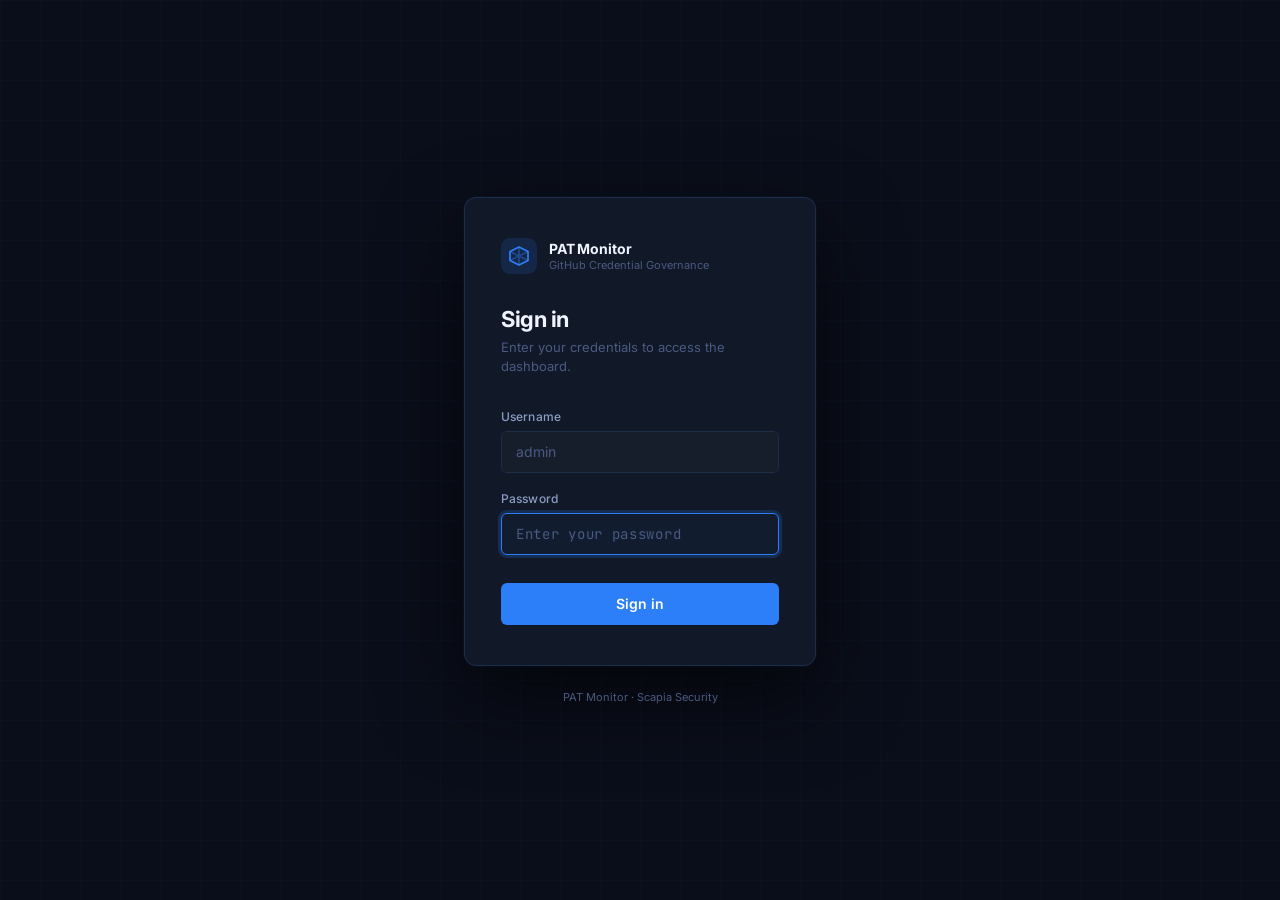
==== internal/web/static/login.html @ 3312aef3 "feat: MySQL migration, session auth, caching, Slack alerts, AWS deployment Core changes: - Migrated " ====
<!DOCTYPE html>
<html lang="en">
<head>
  <meta charset="UTF-8">
  <meta name="viewport" content="width=device-width, initial-scale=1.0">
  <title>Sign in — PAT Monitor</title>
  <link rel="preconnect" href="https://fonts.googleapis.com">
  <link rel="preconnect" href="https://fonts.gstatic.com" crossorigin>
  <link href="https://fonts.googleapis.com/css2?family=Inter:wght@400;500;600;700&family=JetBrains+Mono:wght@400;500&display=swap" rel="stylesheet">
  <style>
    :root {
      --bg:          #0A0E1A;
      --bg-card:     #111827;
      --bg-elevated: #162030;
      --border:      #1E2D4A;
      --border-light:#243558;
      --text:        #F0F4FF;
      --text-secondary: #8B9DC3;
      --text-muted:  #4A5A80;
      --accent:      #2D7FF9;
      --accent-hover:#4D9BFF;
      --accent-glow: rgba(45, 127, 249, 0.2);
      --danger:      #FF4560;
      --danger-bg:   rgba(255, 69, 96, 0.1);
      --radius:      6px;
    }

    * { box-sizing: border-box; margin: 0; padding: 0; }
    html, body { height: 100%; }

    body {
      font-family: 'Inter', -apple-system, BlinkMacSystemFont, sans-serif;
      background: var(--bg);
      color: var(--text);
      display: flex;
      align-items: center;
      justify-content: center;
      min-height: 100vh;
      -webkit-font-smoothing: antialiased;
    }

    /* Subtle grid background */
    body::before {
      content: '';
      position: fixed;
      inset: 0;
      background-image:
        linear-gradient(rgba(45,127,249,0.03) 1px, transparent 1px),
        linear-gradient(90deg, rgba(45,127,249,0.03) 1px, transparent 1px);
      background-size: 40px 40px;
      pointer-events: none;
    }

    .login-wrap {
      width: 100%;
      max-width: 400px;
      padding: 24px;
      position: relative;
      z-index: 1;
    }

    .login-card {
      background: var(--bg-card);
      border: 1px solid var(--border);
      border-radius: 12px;
      padding: 40px 36px;
      box-shadow: 0 32px 80px rgba(0,0,0,0.6), 0 0 0 1px rgba(45,127,249,0.05);
    }

    .login-logo {
      display: flex;
      align-items: center;
      gap: 12px;
      margin-bottom: 32px;
    }

    .login-logo-text .app-name {
      display: block;
      font-size: 14px;
      font-weight: 700;
      color: var(--text);
      letter-spacing: -0.01em;
    }

    .login-logo-text .app-sub {
      display: block;
      font-size: 11px;
      color: var(--text-muted);
      margin-top: 1px;
    }

    h1 {
      font-size: 22px;
      font-weight: 700;
      color: var(--text);
      letter-spacing: -0.02em;
      margin-bottom: 6px;
    }

    .subtitle {
      font-size: 13px;
      color: var(--text-muted);
      margin-bottom: 32px;
      line-height: 1.5;
    }

    .field { margin-bottom: 18px; }

    label {
      display: block;
      font-size: 12px;
      font-weight: 500;
      color: var(--text-secondary);
      margin-bottom: 7px;
      letter-spacing: 0.01em;
    }

    input {
      display: block;
      width: 100%;
      height: 42px;
      padding: 0 14px;
      border: 1px solid var(--border);
      border-radius: var(--radius);
      background: rgba(255,255,255,0.04);
      color: var(--text);
      font-size: 14px;
      font-family: inherit;
      outline: none;
      transition: border-color 0.15s, box-shadow 0.15s, background 0.15s;
    }

    input:focus {
      border-color: var(--accent);
      box-shadow: 0 0 0 3px var(--accent-glow);
      background: rgba(45,127,249,0.04);
    }

    input[readonly] {
      color: var(--text-muted);
      background: rgba(255,255,255,0.02);
      cursor: default;
    }

    input::placeholder { color: var(--text-muted); }

    input[type="password"] {
      font-family: 'JetBrains Mono', monospace;
      letter-spacing: 0.05em;
    }

    .btn-login {
      display: block;
      width: 100%;
      height: 42px;
      margin-top: 28px;
      background: var(--accent);
      color: #fff;
      border: none;
      border-radius: var(--radius);
      font-size: 14px;
      font-weight: 600;
      font-family: inherit;
      cursor: pointer;
      transition: background 0.15s, box-shadow 0.15s, opacity 0.15s;
      letter-spacing: 0.01em;
    }

    .btn-login:hover {
      background: var(--accent-hover);
      box-shadow: 0 4px 20px rgba(45,127,249,0.4);
    }

    .btn-login:active { opacity: 0.9; }
    .btn-login:disabled { opacity: 0.45; cursor: not-allowed; box-shadow: none; }

    .error-msg {
      display: none;
      align-items: center;
      gap: 8px;
      margin-top: 16px;
      padding: 11px 14px;
      background: var(--danger-bg);
      border: 1px solid rgba(255,69,96,0.25);
      border-radius: var(--radius);
      font-size: 13px;
      color: var(--danger);
    }

    .error-msg.visible { display: flex; }

    .divider {
      height: 1px;
      background: var(--border);
      margin: 28px 0;
    }

    .login-footer {
      text-align: center;
      margin-top: 24px;
      font-size: 11px;
      color: var(--text-muted);
    }

    .spinner {
      display: inline-block;
      width: 14px;
      height: 14px;
      border: 2px solid rgba(255,255,255,0.3);
      border-top-color: #fff;
      border-radius: 50%;
      animation: spin 0.7s linear infinite;
      margin-right: 8px;
      vertical-align: middle;
    }

    @keyframes spin {
      to { transform: rotate(360deg); }
    }
  </style>
</head>
<body>
  <div class="login-wrap">
    <div class="login-card">

      <div class="login-logo">
        <svg width="36" height="36" viewBox="0 0 32 32" fill="none">
          <rect width="32" height="32" rx="8" fill="#2D7FF9" fill-opacity="0.15"/>
          <path d="M16 8L8 12V20L16 24L24 20V12L16 8Z" stroke="#2D7FF9" stroke-width="1.5" stroke-linejoin="round"/>
          <path d="M16 8V24M8 12L24 20M24 12L8 20" stroke="#2D7FF9" stroke-width="1.5" opacity="0.4"/>
        </svg>
        <div class="login-logo-text">
          <span class="app-name">PAT Monitor</span>
          <span class="app-sub">GitHub Credential Governance</span>
        </div>
      </div>

      <h1>Sign in</h1>
      <p class="subtitle">Enter your credentials to access the dashboard.</p>

      <form id="login-form" autocomplete="on" novalidate>
        <div class="field">
          <label for="username">Username</label>
          <input
            type="text"
            id="username"
            name="username"
            value="admin"
            readonly
            autocomplete="username"
          >
        </div>
        <div class="field">
          <label for="password">Password</label>
          <input
            type="password"
            id="password"
            name="password"
            placeholder="Enter your password"
            autocomplete="current-password"
            required
          >
        </div>

        <button type="submit" class="btn-login" id="submit-btn">Sign in</button>

        <div class="error-msg" id="error-msg">
          <svg width="14" height="14" viewBox="0 0 16 16" fill="none">
            <path d="M8 2L2 13h12L8 2z" stroke="currentColor" stroke-width="1.5" stroke-linejoin="round"/>
            <path d="M8 7v3M8 11.5v.5" stroke="currentColor" stroke-width="1.5" stroke-linecap="round"/>
          </svg>
          <span id="error-text">Invalid credentials</span>
        </div>
      </form>

    </div>
    <div class="login-footer">PAT Monitor · Scapia Security</div>
  </div>

  <script>
    document.getElementById('password').focus();

    var form = document.getElementById('login-form');
    var btn  = document.getElementById('submit-btn');
    var errEl = document.getElementById('error-msg');
    var errTx = document.getElementById('error-text');

    form.addEventListener('submit', function(e) {
      e.preventDefault();
      var password = document.getElementById('password').value.trim();
      if (!password) return;

      btn.disabled = true;
      btn.innerHTML = '<span class="spinner"></span>Signing in…';
      errEl.classList.remove('visible');

      fetch('/auth/login', {
        method: 'POST',
        headers: { 'Content-Type': 'application/json' },
        body: JSON.stringify({ username: 'admin', password: password })
      }).then(function(resp) {
        if (resp.ok) {
          window.location.href = '/';
        } else {
          return resp.json().then(function(data) {
            errTx.textContent = data.error || 'Invalid credentials. Please try again.';
            errEl.classList.add('visible');
          }).catch(function() {
            errTx.textContent = 'Invalid credentials. Please try again.';
            errEl.classList.add('visible');
          });
        }
      }).catch(function() {
        errTx.textContent = 'Connection error. Please try again.';
        errEl.classList.add('visible');
      }).finally(function() {
        btn.disabled = false;
        btn.textContent = 'Sign in';
      });
    });
  </script>
</body>
</html>
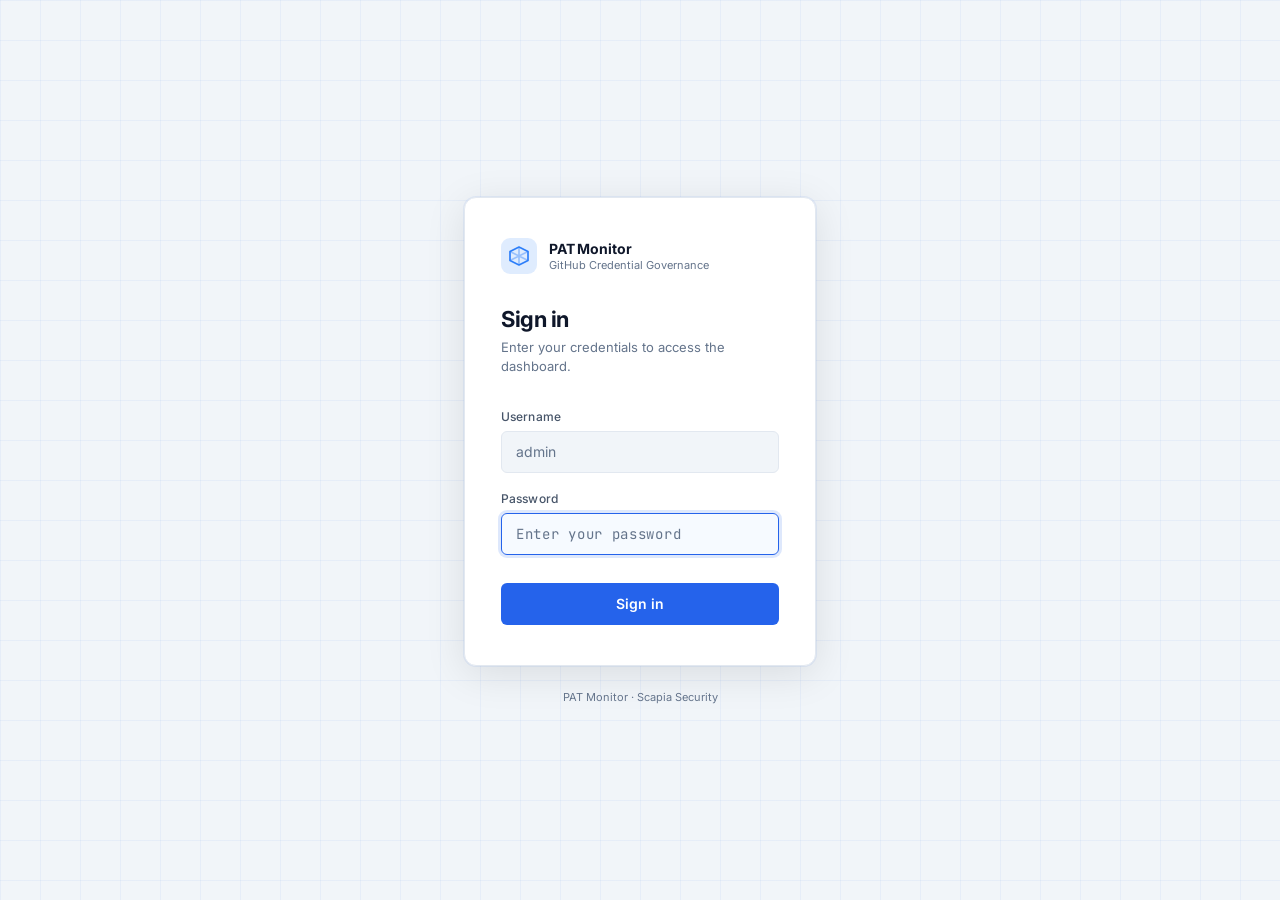
==== commit 0e010389: "feat: dashboard overhaul, action buttons, light theme, async scan ## Dashboard & UI - Light theme ac" ====
--- a/internal/web/static/login.html
+++ b/internal/web/static/login.html
@@ -9,19 +9,19 @@
   <link href="https://fonts.googleapis.com/css2?family=Inter:wght@400;500;600;700&family=JetBrains+Mono:wght@400;500&display=swap" rel="stylesheet">
   <style>
     :root {
-      --bg:          #0A0E1A;
-      --bg-card:     #111827;
-      --bg-elevated: #162030;
-      --border:      #1E2D4A;
-      --border-light:#243558;
-      --text:        #F0F4FF;
-      --text-secondary: #8B9DC3;
-      --text-muted:  #4A5A80;
-      --accent:      #2D7FF9;
-      --accent-hover:#4D9BFF;
-      --accent-glow: rgba(45, 127, 249, 0.2);
-      --danger:      #FF4560;
-      --danger-bg:   rgba(255, 69, 96, 0.1);
+      --bg:          #f1f5f9;
+      --bg-card:     #ffffff;
+      --bg-elevated: #f8fafc;
+      --border:      #e2e8f0;
+      --border-light:#cbd5e1;
+      --text:        #0f172a;
+      --text-secondary: #475569;
+      --text-muted:  #64748b;
+      --accent:      #2563eb;
+      --accent-hover:#1d4ed8;
+      --accent-glow: rgba(37, 99, 235, 0.15);
+      --danger:      #dc2626;
+      --danger-bg:   rgba(220, 38, 38, 0.08);
       --radius:      6px;
     }
 
@@ -45,8 +45,8 @@
       position: fixed;
       inset: 0;
       background-image:
-        linear-gradient(rgba(45,127,249,0.03) 1px, transparent 1px),
-        linear-gradient(90deg, rgba(45,127,249,0.03) 1px, transparent 1px);
+        linear-gradient(rgba(37,99,235,0.05) 1px, transparent 1px),
+        linear-gradient(90deg, rgba(37,99,235,0.05) 1px, transparent 1px);
       background-size: 40px 40px;
       pointer-events: none;
     }
@@ -64,7 +64,7 @@
       border: 1px solid var(--border);
       border-radius: 12px;
       padding: 40px 36px;
-      box-shadow: 0 32px 80px rgba(0,0,0,0.6), 0 0 0 1px rgba(45,127,249,0.05);
+      box-shadow: 0 8px 40px rgba(0,0,0,0.10), 0 0 0 1px rgba(37,99,235,0.07);
     }
 
     .login-logo {
@@ -122,7 +122,7 @@
       padding: 0 14px;
       border: 1px solid var(--border);
       border-radius: var(--radius);
-      background: rgba(255,255,255,0.04);
+      background: #f8fafc;
       color: var(--text);
       font-size: 14px;
       font-family: inherit;
@@ -138,7 +138,7 @@
 
     input[readonly] {
       color: var(--text-muted);
-      background: rgba(255,255,255,0.02);
+      background: #f1f5f9;
       cursor: default;
     }
 
@@ -206,7 +206,7 @@
       display: inline-block;
       width: 14px;
       height: 14px;
-      border: 2px solid rgba(255,255,255,0.3);
+      border: 2px solid rgba(255,255,255,0.5);
       border-top-color: #fff;
       border-radius: 50%;
       animation: spin 0.7s linear infinite;
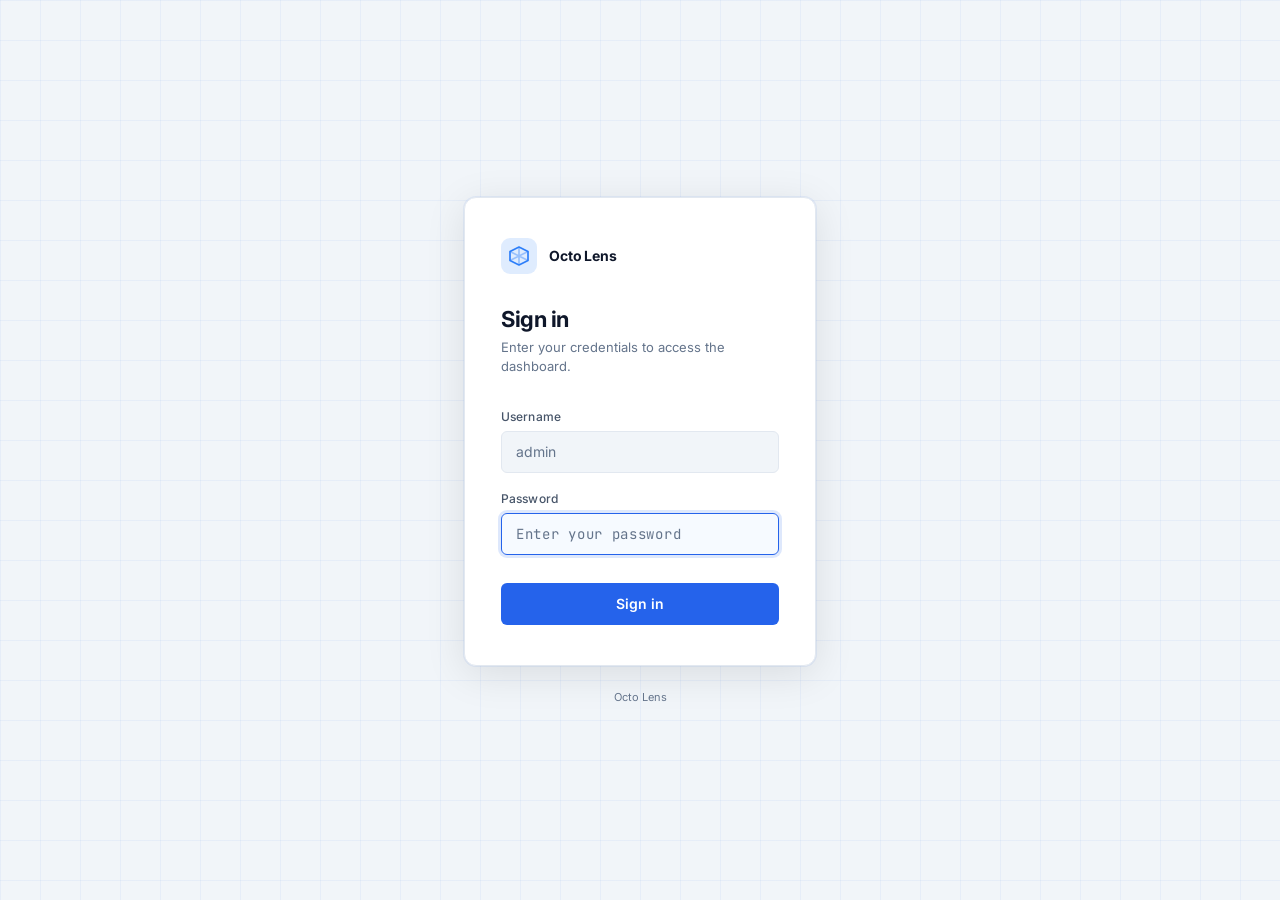
==== commit be0a5872: "feat: Octo Lens rebrand, CISO overview, Wiz-style blast-radius graph Dashboard & UX - Rebrand to "Oc" ====
--- a/internal/web/static/login.html
+++ b/internal/web/static/login.html
@@ -3,10 +3,13 @@
 <head>
   <meta charset="UTF-8">
   <meta name="viewport" content="width=device-width, initial-scale=1.0">
-  <title>Sign in — PAT Monitor</title>
+  <title>Sign in — Octo Lens</title>
   <link rel="preconnect" href="https://fonts.googleapis.com">
   <link rel="preconnect" href="https://fonts.gstatic.com" crossorigin>
   <link href="https://fonts.googleapis.com/css2?family=Inter:wght@400;500;600;700&family=JetBrains+Mono:wght@400;500&display=swap" rel="stylesheet">
+  <script>
+    (function () { try { var t = localStorage.getItem('theme'); if (t === 'dark' || t === 'light') document.documentElement.setAttribute('data-theme', t); } catch (e) {} })();
+  </script>
   <style>
     :root {
       --bg:          #f1f5f9;
@@ -24,6 +27,21 @@
       --danger-bg:   rgba(220, 38, 38, 0.08);
       --radius:      6px;
     }
+    :root[data-theme="dark"] {
+      --bg:          #0b0e14;
+      --bg-card:     #161b25;
+      --bg-elevated: #1c2230;
+      --border:      #242c3a;
+      --border-light:#333e50;
+      --text:        #e7eaf0;
+      --text-secondary: #aab3c2;
+      --text-muted:  #828da0;
+      --accent:      #3b82f6;
+      --accent-hover:#60a5fa;
+      --accent-glow: rgba(59, 130, 246, 0.30);
+      --danger:      #ef4444;
+      --danger-bg:   rgba(239, 68, 68, 0.16);
+    }
 
     * { box-sizing: border-box; margin: 0; padding: 0; }
     html, body { height: 100%; }
@@ -122,7 +140,7 @@
       padding: 0 14px;
       border: 1px solid var(--border);
       border-radius: var(--radius);
-      background: #f8fafc;
+      background: var(--bg-elevated);
       color: var(--text);
       font-size: 14px;
       font-family: inherit;
@@ -138,7 +156,7 @@
 
     input[readonly] {
       color: var(--text-muted);
-      background: #f1f5f9;
+      background: var(--bg);
       cursor: default;
     }
 
@@ -230,8 +248,7 @@
           <path d="M16 8V24M8 12L24 20M24 12L8 20" stroke="#2D7FF9" stroke-width="1.5" opacity="0.4"/>
         </svg>
         <div class="login-logo-text">
-          <span class="app-name">PAT Monitor</span>
-          <span class="app-sub">GitHub Credential Governance</span>
+          <span class="app-name">Octo Lens</span>
         </div>
       </div>
 
@@ -274,7 +291,7 @@
       </form>
 
     </div>
-    <div class="login-footer">PAT Monitor · Scapia Security</div>
+    <div class="login-footer">Octo Lens</div>
   </div>
 
   <script>
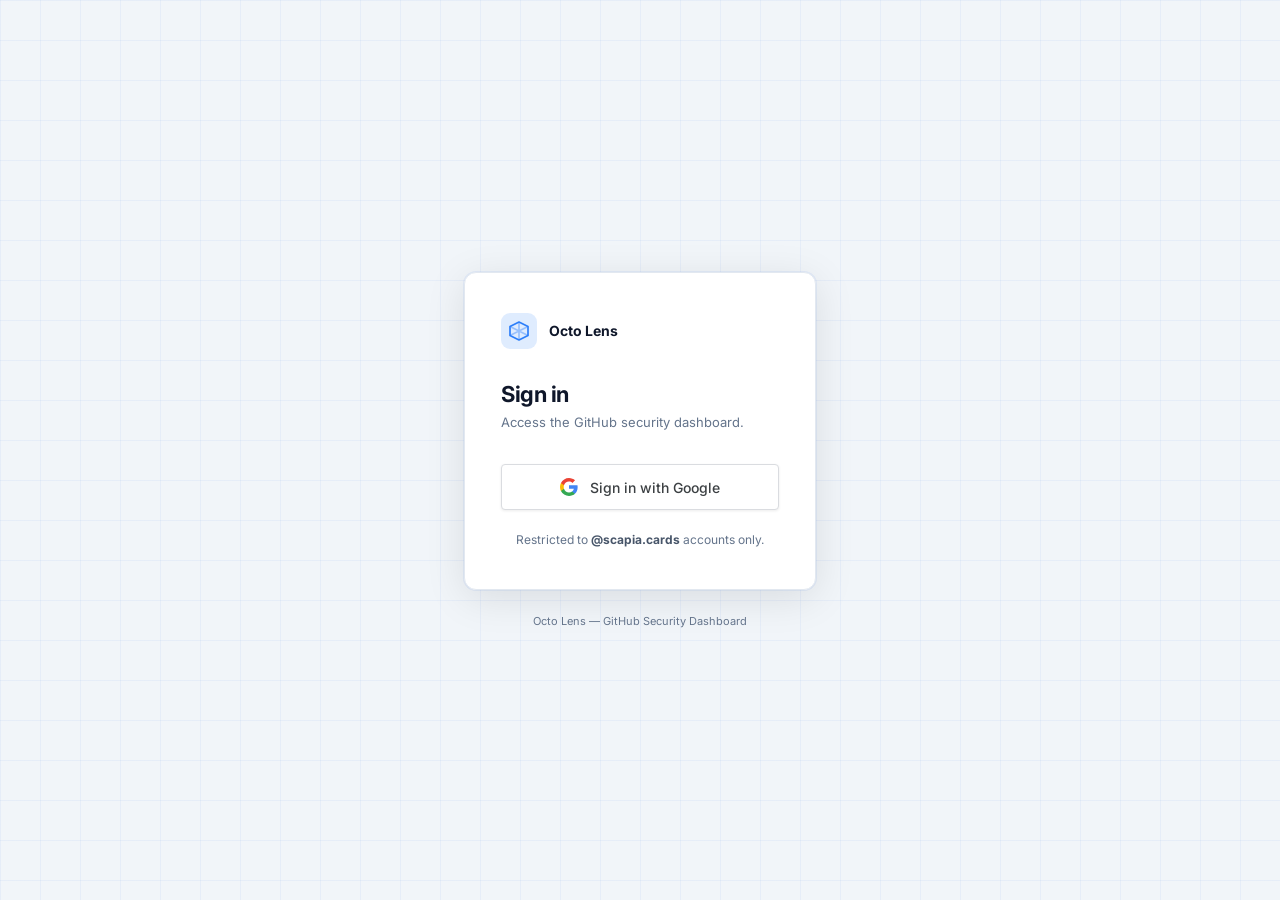
==== commit 0cd69bb3: "feat: Google SSO login replacing password auth Replaces the password form on /login with a "Sign in " ====
--- a/internal/web/static/login.html
+++ b/internal/web/static/login.html
@@ -6,41 +6,18 @@
   <title>Sign in — Octo Lens</title>
   <link rel="preconnect" href="https://fonts.googleapis.com">
   <link rel="preconnect" href="https://fonts.gstatic.com" crossorigin>
-  <link href="https://fonts.googleapis.com/css2?family=Inter:wght@400;500;600;700&family=JetBrains+Mono:wght@400;500&display=swap" rel="stylesheet">
-  <script>
-    (function () { try { var t = localStorage.getItem('theme'); if (t === 'dark' || t === 'light') document.documentElement.setAttribute('data-theme', t); } catch (e) {} })();
-  </script>
+  <link href="https://fonts.googleapis.com/css2?family=Inter:wght@400;500;600;700&display=swap" rel="stylesheet">
   <style>
     :root {
       --bg:          #f1f5f9;
       --bg-card:     #ffffff;
       --bg-elevated: #f8fafc;
       --border:      #e2e8f0;
-      --border-light:#cbd5e1;
       --text:        #0f172a;
       --text-secondary: #475569;
       --text-muted:  #64748b;
       --accent:      #2563eb;
-      --accent-hover:#1d4ed8;
-      --accent-glow: rgba(37, 99, 235, 0.15);
-      --danger:      #dc2626;
-      --danger-bg:   rgba(220, 38, 38, 0.08);
       --radius:      6px;
-    }
-    :root[data-theme="dark"] {
-      --bg:          #0b0e14;
-      --bg-card:     #161b25;
-      --bg-elevated: #1c2230;
-      --border:      #242c3a;
-      --border-light:#333e50;
-      --text:        #e7eaf0;
-      --text-secondary: #aab3c2;
-      --text-muted:  #828da0;
-      --accent:      #3b82f6;
-      --accent-hover:#60a5fa;
-      --accent-glow: rgba(59, 130, 246, 0.30);
-      --danger:      #ef4444;
-      --danger-bg:   rgba(239, 68, 68, 0.16);
     }
 
     * { box-sizing: border-box; margin: 0; padding: 0; }
@@ -57,7 +34,6 @@
       -webkit-font-smoothing: antialiased;
     }
 
-    /* Subtle grid background */
     body::before {
       content: '';
       position: fixed;
@@ -97,14 +73,6 @@
       font-size: 14px;
       font-weight: 700;
       color: var(--text);
-      letter-spacing: -0.01em;
-    }
-
-    .login-logo-text .app-sub {
-      display: block;
-      font-size: 11px;
-      color: var(--text-muted);
-      margin-top: 1px;
     }
 
     h1 {
@@ -122,95 +90,69 @@
       line-height: 1.5;
     }
 
-    .field { margin-bottom: 18px; }
-
-    label {
-      display: block;
-      font-size: 12px;
+    .btn-google {
+      display: flex;
+      align-items: center;
+      justify-content: center;
+      gap: 12px;
+      width: 100%;
+      height: 46px;
+      padding: 0 20px;
+      background: #fff;
+      color: #3c4043;
+      border: 1px solid #dadce0;
+      border-radius: 4px;
+      font-size: 14px;
       font-weight: 500;
-      color: var(--text-secondary);
-      margin-bottom: 7px;
-      letter-spacing: 0.01em;
-    }
-
-    input {
-      display: block;
-      width: 100%;
-      height: 42px;
-      padding: 0 14px;
-      border: 1px solid var(--border);
-      border-radius: var(--radius);
-      background: var(--bg-elevated);
-      color: var(--text);
-      font-size: 14px;
-      font-family: inherit;
-      outline: none;
-      transition: border-color 0.15s, box-shadow 0.15s, background 0.15s;
-    }
-
-    input:focus {
-      border-color: var(--accent);
-      box-shadow: 0 0 0 3px var(--accent-glow);
-      background: rgba(45,127,249,0.04);
-    }
-
-    input[readonly] {
-      color: var(--text-muted);
-      background: var(--bg);
-      cursor: default;
-    }
-
-    input::placeholder { color: var(--text-muted); }
-
-    input[type="password"] {
-      font-family: 'JetBrains Mono', monospace;
-      letter-spacing: 0.05em;
-    }
-
-    .btn-login {
-      display: block;
-      width: 100%;
-      height: 42px;
-      margin-top: 28px;
-      background: var(--accent);
-      color: #fff;
-      border: none;
-      border-radius: var(--radius);
-      font-size: 14px;
-      font-weight: 600;
       font-family: inherit;
       cursor: pointer;
-      transition: background 0.15s, box-shadow 0.15s, opacity 0.15s;
-      letter-spacing: 0.01em;
-    }
-
-    .btn-login:hover {
-      background: var(--accent-hover);
-      box-shadow: 0 4px 20px rgba(45,127,249,0.4);
-    }
-
-    .btn-login:active { opacity: 0.9; }
-    .btn-login:disabled { opacity: 0.45; cursor: not-allowed; box-shadow: none; }
-
-    .error-msg {
-      display: none;
-      align-items: center;
-      gap: 8px;
-      margin-top: 16px;
-      padding: 11px 14px;
-      background: var(--danger-bg);
-      border: 1px solid rgba(255,69,96,0.25);
-      border-radius: var(--radius);
-      font-size: 13px;
-      color: var(--danger);
-    }
-
-    .error-msg.visible { display: flex; }
+      text-decoration: none;
+      transition: background 0.15s, box-shadow 0.15s;
+      box-shadow: 0 1px 3px rgba(0,0,0,0.08);
+    }
+
+    .btn-google:hover {
+      background: #f8f9fa;
+      box-shadow: 0 2px 8px rgba(0,0,0,0.12);
+    }
+
+    .btn-google:active {
+      background: #f1f3f4;
+    }
+
+    .google-icon {
+      flex-shrink: 0;
+    }
 
     .divider {
+      display: flex;
+      align-items: center;
+      gap: 12px;
+      margin: 24px 0;
+    }
+
+    .divider::before, .divider::after {
+      content: '';
+      flex: 1;
       height: 1px;
       background: var(--border);
-      margin: 28px 0;
+    }
+
+    .divider span {
+      font-size: 11px;
+      color: var(--text-muted);
+    }
+
+    .restricted-note {
+      text-align: center;
+      font-size: 12px;
+      color: var(--text-muted);
+      margin-top: 20px;
+      line-height: 1.6;
+    }
+
+    .restricted-note strong {
+      color: var(--text-secondary);
     }
 
     .login-footer {
@@ -218,22 +160,6 @@
       margin-top: 24px;
       font-size: 11px;
       color: var(--text-muted);
-    }
-
-    .spinner {
-      display: inline-block;
-      width: 14px;
-      height: 14px;
-      border: 2px solid rgba(255,255,255,0.5);
-      border-top-color: #fff;
-      border-radius: 50%;
-      animation: spin 0.7s linear infinite;
-      margin-right: 8px;
-      vertical-align: middle;
-    }
-
-    @keyframes spin {
-      to { transform: rotate(360deg); }
     }
   </style>
 </head>
@@ -253,88 +179,24 @@
       </div>
 
       <h1>Sign in</h1>
-      <p class="subtitle">Enter your credentials to access the dashboard.</p>
-
-      <form id="login-form" autocomplete="on" novalidate>
-        <div class="field">
-          <label for="username">Username</label>
-          <input
-            type="text"
-            id="username"
-            name="username"
-            value="admin"
-            readonly
-            autocomplete="username"
-          >
-        </div>
-        <div class="field">
-          <label for="password">Password</label>
-          <input
-            type="password"
-            id="password"
-            name="password"
-            placeholder="Enter your password"
-            autocomplete="current-password"
-            required
-          >
-        </div>
-
-        <button type="submit" class="btn-login" id="submit-btn">Sign in</button>
-
-        <div class="error-msg" id="error-msg">
-          <svg width="14" height="14" viewBox="0 0 16 16" fill="none">
-            <path d="M8 2L2 13h12L8 2z" stroke="currentColor" stroke-width="1.5" stroke-linejoin="round"/>
-            <path d="M8 7v3M8 11.5v.5" stroke="currentColor" stroke-width="1.5" stroke-linecap="round"/>
-          </svg>
-          <span id="error-text">Invalid credentials</span>
-        </div>
-      </form>
+      <p class="subtitle">Access the GitHub security dashboard.</p>
+
+      <a href="/auth/google" class="btn-google">
+        <svg class="google-icon" width="18" height="18" viewBox="0 0 18 18">
+          <path fill="#4285F4" d="M17.64 9.2c0-.637-.057-1.251-.164-1.84H9v3.481h4.844c-.209 1.125-.843 2.078-1.796 2.717v2.258h2.908c1.702-1.567 2.684-3.874 2.684-6.615z"/>
+          <path fill="#34A853" d="M9 18c2.43 0 4.467-.806 5.956-2.18l-2.908-2.259c-.806.54-1.837.86-3.048.86-2.344 0-4.328-1.584-5.036-3.711H.957v2.332C2.438 15.983 5.482 18 9 18z"/>
+          <path fill="#FBBC05" d="M3.964 10.71c-.18-.54-.282-1.117-.282-1.71s.102-1.17.282-1.71V4.958H.957C.347 6.173 0 7.548 0 9s.348 2.827.957 4.042l3.007-2.332z"/>
+          <path fill="#EA4335" d="M9 3.58c1.321 0 2.508.454 3.44 1.345l2.582-2.58C13.463.891 11.426 0 9 0 5.482 0 2.438 2.017.957 4.958L3.964 7.29C4.672 5.163 6.656 3.58 9 3.58z"/>
+        </svg>
+        Sign in with Google
+      </a>
+
+      <p class="restricted-note">
+        Restricted to <strong>@scapia.cards</strong> accounts only.
+      </p>
 
     </div>
-    <div class="login-footer">Octo Lens</div>
+    <div class="login-footer">Octo Lens &mdash; GitHub Security Dashboard</div>
   </div>
-
-  <script>
-    document.getElementById('password').focus();
-
-    var form = document.getElementById('login-form');
-    var btn  = document.getElementById('submit-btn');
-    var errEl = document.getElementById('error-msg');
-    var errTx = document.getElementById('error-text');
-
-    form.addEventListener('submit', function(e) {
-      e.preventDefault();
-      var password = document.getElementById('password').value.trim();
-      if (!password) return;
-
-      btn.disabled = true;
-      btn.innerHTML = '<span class="spinner"></span>Signing in…';
-      errEl.classList.remove('visible');
-
-      fetch('/auth/login', {
-        method: 'POST',
-        headers: { 'Content-Type': 'application/json' },
-        body: JSON.stringify({ username: 'admin', password: password })
-      }).then(function(resp) {
-        if (resp.ok) {
-          window.location.href = '/';
-        } else {
-          return resp.json().then(function(data) {
-            errTx.textContent = data.error || 'Invalid credentials. Please try again.';
-            errEl.classList.add('visible');
-          }).catch(function() {
-            errTx.textContent = 'Invalid credentials. Please try again.';
-            errEl.classList.add('visible');
-          });
-        }
-      }).catch(function() {
-        errTx.textContent = 'Connection error. Please try again.';
-        errEl.classList.add('visible');
-      }).finally(function() {
-        btn.disabled = false;
-        btn.textContent = 'Sign in';
-      });
-    });
-  </script>
 </body>
 </html>
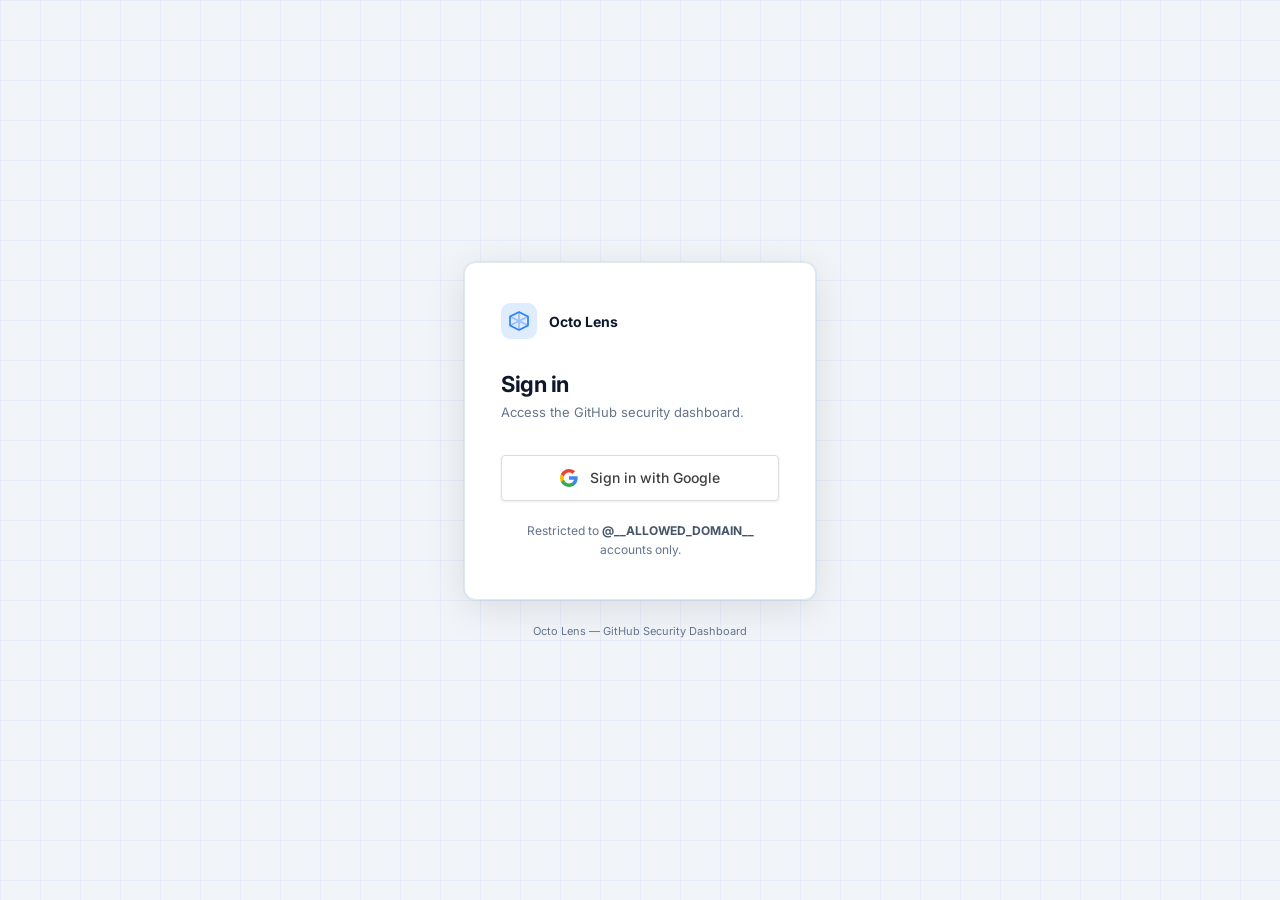
==== commit b0cdfbcd: "fix: make Google SSO domain restriction configurable; remove org-specific identifiers - oauth.go har" ====
--- a/internal/web/static/login.html
+++ b/internal/web/static/login.html
@@ -181,6 +181,7 @@
       <h1>Sign in</h1>
       <p class="subtitle">Access the GitHub security dashboard.</p>
 
+      <!-- GOOGLE_SSO_START -->
       <a href="/auth/google" class="btn-google">
         <svg class="google-icon" width="18" height="18" viewBox="0 0 18 18">
           <path fill="#4285F4" d="M17.64 9.2c0-.637-.057-1.251-.164-1.84H9v3.481h4.844c-.209 1.125-.843 2.078-1.796 2.717v2.258h2.908c1.702-1.567 2.684-3.874 2.684-6.615z"/>
@@ -191,9 +192,40 @@
         Sign in with Google
       </a>
 
+      <!-- RESTRICTED_NOTE_START -->
       <p class="restricted-note">
-        Restricted to <strong>@scapia.cards</strong> accounts only.
+        Restricted to <strong>@__ALLOWED_DOMAIN__</strong> accounts only.
       </p>
+      <!-- RESTRICTED_NOTE_END -->
+      <!-- GOOGLE_SSO_END -->
+
+      <!-- PASSWORD_FORM_START
+      <form id="login-form" style="display:flex;flex-direction:column;gap:12px;">
+        <input type="password" id="login-password" placeholder="Password" required
+          style="padding:10px 14px;border:1px solid var(--border);border-radius:8px;font-size:14px;background:var(--bg-secondary);color:var(--text-primary);">
+        <button type="submit" style="padding:10px 14px;border:none;border-radius:8px;background:#2D7FF9;color:#fff;font-size:14px;font-weight:600;cursor:pointer;">
+          Sign in
+        </button>
+        <p id="login-error" style="color:#e53935;font-size:13px;display:none;margin:0;"></p>
+      </form>
+      <script>
+        document.getElementById('login-form').addEventListener('submit', function(e) {
+          e.preventDefault();
+          var pw = document.getElementById('login-password').value;
+          fetch('/auth/login', {
+            method: 'POST',
+            headers: {'Content-Type': 'application/json'},
+            body: JSON.stringify({username: 'admin', password: pw})
+          }).then(function(r) {
+            if (r.ok) { window.location.href = '/'; }
+            else {
+              document.getElementById('login-error').textContent = 'Invalid password';
+              document.getElementById('login-error').style.display = 'block';
+            }
+          });
+        });
+      </script>
+      PASSWORD_FORM_END -->
 
     </div>
     <div class="login-footer">Octo Lens &mdash; GitHub Security Dashboard</div>
